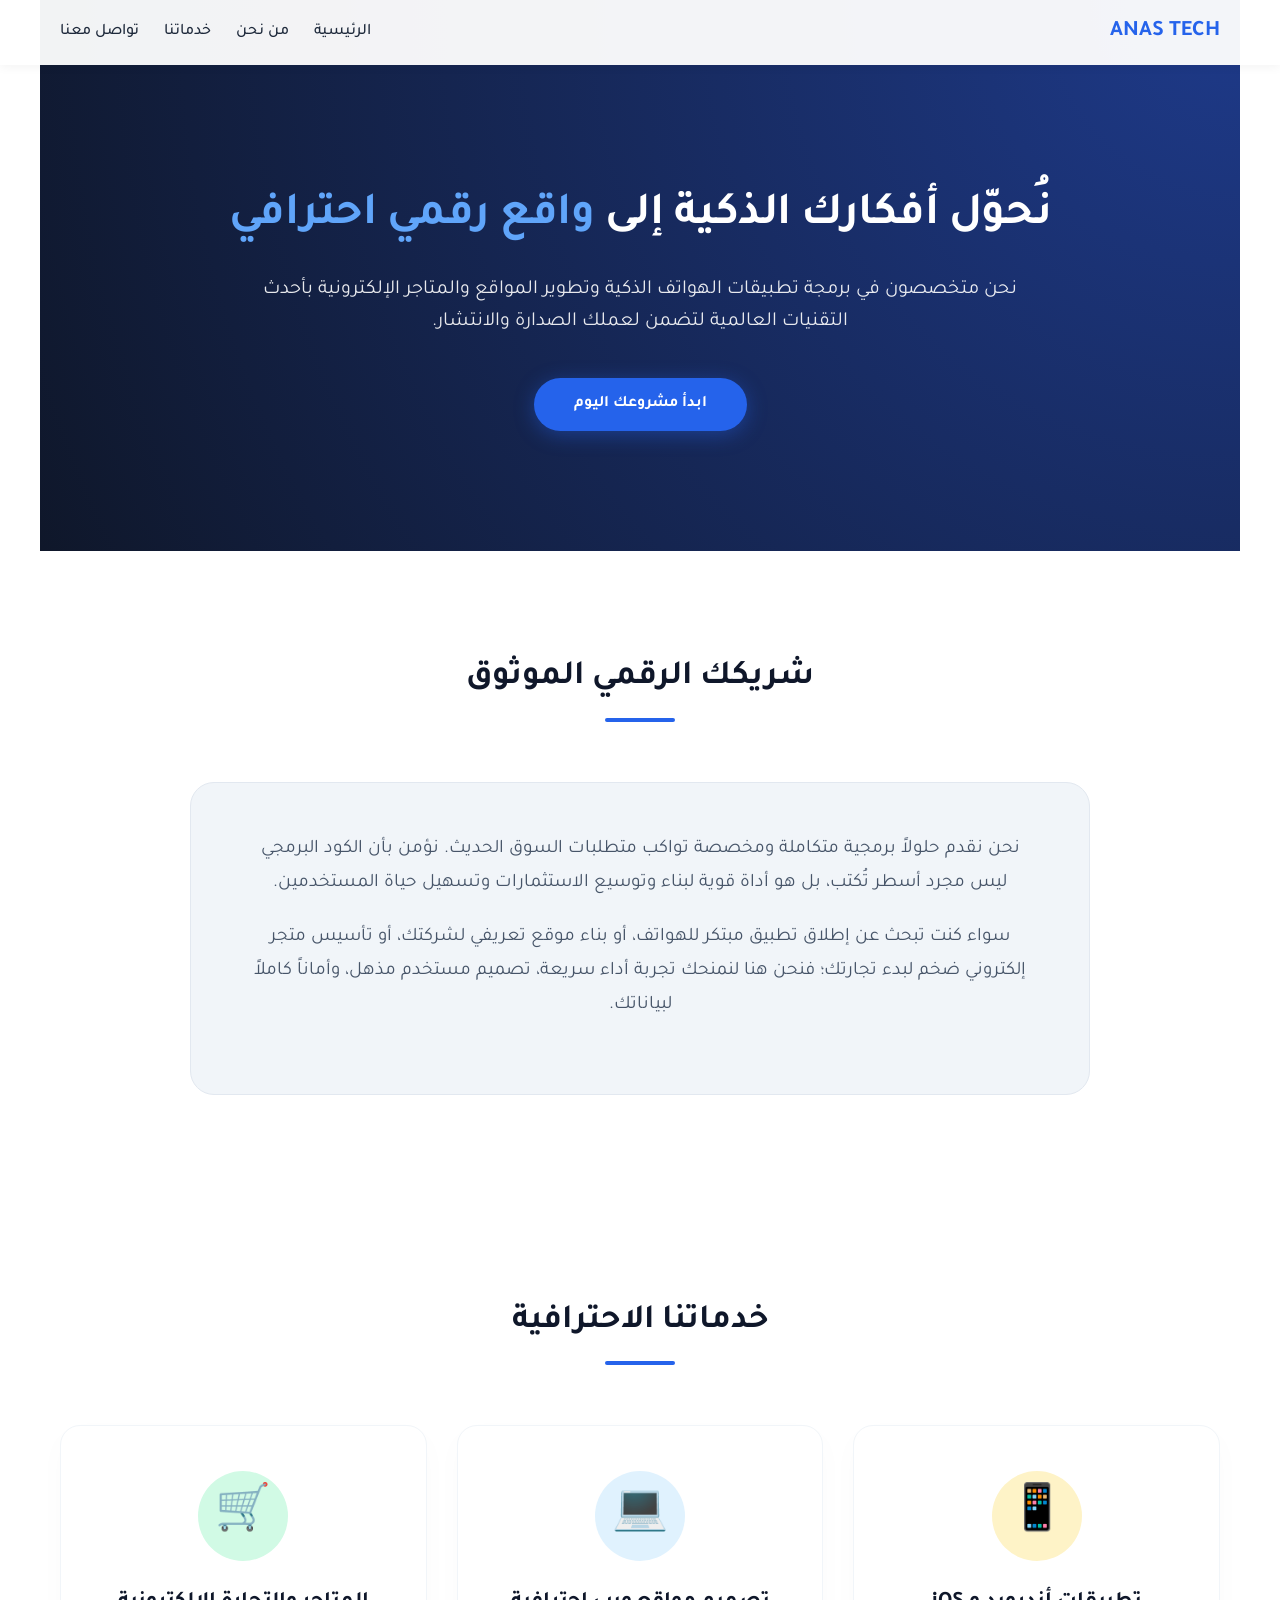
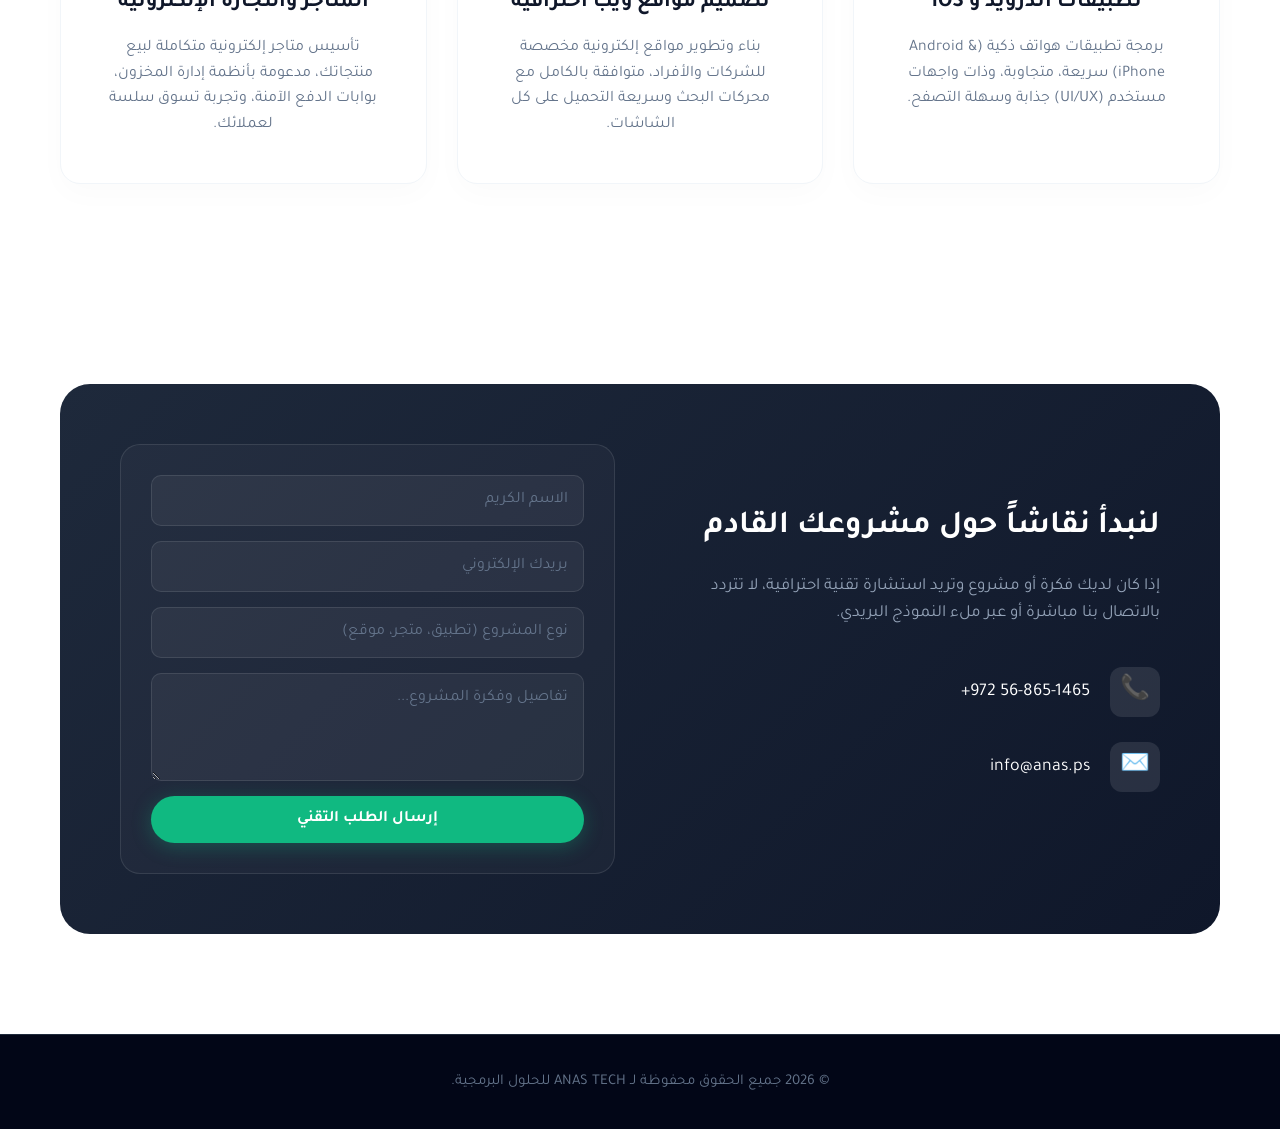
==== index.html @ 2d0ef8fe "Rename gemini-code-1779863567297.html to index.html" ====
<!DOCTYPE html>
<html lang="ar" dir="rtl">
<head>
    <meta charset="UTF-8">
    <meta name="viewport" content="width=device-width, initial-scale=1.0">
    <title>أنس للحلول البرمجية | تصميم مواقع وتطبيقات ومتاجر إلكترونية</title>
    <!-- استيراد خط Tajawal الفخم -->
    <link rel="preconnect" href="https://fonts.googleapis.com">
    <link rel="preconnect" href="https://fonts.gstatic.com" crossorigin>
    <link href="https://fonts.googleapis.com/css2?family=Tajawal:wght@400;500;700&display=swap" rel="stylesheet">
    
    <style>
        :root {
            --primary-color: #0f172a; /* أسود ملكي/نيلي غامق يعكس الطابع البرمجي */
            --secondary-color: #2563eb; /* أزرق تقني حيوي */
            --accent-color: #10b981; /* أخضر مالي/نجاح للمتاجر */
            --text-dark: #1e293b;
            --text-light: #f8fafc;
            --bg-light: #f1f5f9;
        }

        * {
            box-sizing: border-box;
            margin: 0;
            padding: 0;
            font-family: 'Tajawal', sans-serif;
            scroll-behavior: smooth;
        }

        body {
            background-color: #ffffff;
            color: var(--text-dark);
            line-height: 1.6;
        }

        /* القائمة العلوية */
        header {
            background-color: rgba(255, 255, 255, 0.95);
            box-shadow: 0 2px 10px rgba(0,0,0,0.05);
            position: fixed;
            width: 100%;
            top: 0;
            z-index: 1000;
        }

        .nav-container {
            max-width: 1200px;
            margin: 0 auto;
            display: flex;
            justify-content: space-between;
            align-items: center;
            padding: 15px 20px;
        }

        .logo {
            font-size: 22px;
            font-weight: 700;
            color: var(--secondary-color);
        }

        .nav-links {
            list-style: none;
            display: flex;
            gap: 25px;
        }

        .nav-links a {
            text-decoration: none;
            color: var(--text-dark);
            font-weight: 500;
            transition: color 0.3s;
        }

        .nav-links a:hover {
            color: var(--secondary-color);
        }

        /* قسم الهيرو الرئيسي */
        .hero {
            background: radial-gradient(circle at top right, #1e3a8a 0%, #0f172a 100%);
            color: white;
            padding: 180px 20px 120px 20px;
            text-align: center;
            position: relative;
        }

        .hero h1 {
            font-size: 46px;
            margin-bottom: 20px;
            font-weight: 700;
            letter-spacing: -0.5px;
        }

        .hero h1 span {
            color: #60a5fa;
        }

        .hero p {
            font-size: 20px;
            max-width: 800px;
            margin: 0 auto 40px auto;
            opacity: 0.9;
            font-weight: 400;
        }

        .btn {
            display: inline-block;
            background-color: var(--secondary-color);
            color: white;
            padding: 14px 40px;
            border-radius: 50px;
            text-decoration: none;
            font-weight: 700;
            box-shadow: 0 4px 20px rgba(37, 99, 234, 0.4);
            transition: all 0.3s ease;
        }

        .btn:hover {
            transform: translateY(-3px);
            background-color: #1d4ed8;
            box-shadow: 0 6px 25px rgba(37, 99, 234, 0.5);
        }

        /* الأقسام العامة */
        section {
            padding: 100px 20px;
            max-width: 1200px;
            margin: 0 auto;
        }

        .section-title {
            text-align: center;
            font-size: 34px;
            color: var(--primary-color);
            margin-bottom: 60px;
        }

        .section-title::after {
            content: '';
            display: block;
            width: 70px;
            height: 4px;
            background-color: var(--secondary-color);
            margin: 12px auto 0 auto;
            border-radius: 2px;
        }

        /* قسم من نحن */
        .about-box {
            background: var(--bg-light);
            border-radius: 24px;
            padding: 50px;
            text-align: center;
            max-width: 900px;
            margin: 0 auto;
            border: 1px solid #e2e8f0;
        }

        .about-box p {
            font-size: 19px;
            color: #475569;
            margin-bottom: 20px;
            line-height: 1.8;
        }

        /* شبكة الخدمات */
        .services-grid {
            display: grid;
            grid-template-columns: repeat(auto-fit, minmax(320px, 1fr));
            gap: 30px;
        }

        .service-card {
            background: white;
            padding: 45px 35px;
            border-radius: 20px;
            box-shadow: 0 10px 30px rgba(0,0,0,0.02);
            border: 1px solid #f1f5f9;
            text-align: center;
            transition: all 0.3s ease;
        }

        .service-card:hover {
            transform: translateY(-8px);
            box-shadow: 0 15px 35px rgba(15, 23, 42, 0.08);
            border-color: #e2e8f0;
        }

        .service-icon {
            font-size: 45px;
            margin-bottom: 25px;
            display: inline-block;
            background: #eff6ff;
            width: 90px;
            height: 90px;
            line-height: 90px;
            border-radius: 50px;
        }

        .service-card h3 {
            font-size: 22px;
            margin-bottom: 15px;
            color: var(--primary-color);
        }

        .service-card p {
            color: #64748b;
            font-size: 16px;
        }

        /* قسم الاتصال */
        .contact-wrapper {
            background: linear-gradient(135deg, #1e293b 0%, #0f172a 100%);
            color: white;
            border-radius: 30px;
            padding: 60px;
            display: grid;
            grid-template-columns: 1fr 1fr;
            gap: 50px;
            align-items: center;
        }

        .contact-info h2 {
            font-size: 32px;
            margin-bottom: 20px;
        }

        .contact-info p {
            color: #94a3b8;
            margin-bottom: 40px;
            font-size: 17px;
        }

        .info-item {
            display: flex;
            align-items: center;
            gap: 20px;
            margin-bottom: 25px;
        }

        .info-icon {
            font-size: 24px;
            background: rgba(255,255,255,0.1);
            width: 50px;
            height: 50px;
            display: flex;
            align-items: center;
            justify-content: center;
            border-radius: 12px;
        }

        .info-item a {
            color: white;
            text-decoration: none;
            font-size: 18px;
            direction: ltr;
            transition: color 0.3s;
        }

        .info-item a:hover {
            color: #60a5fa;
        }

        .contact-form {
            display: flex;
            flex-direction: column;
            gap: 15px;
            background: rgba(255, 255, 255, 0.03);
            padding: 30px;
            border-radius: 20px;
            border: 1px solid rgba(255,255,255,0.1);
        }

        .form-input {
            padding: 15px;
            border: 1px solid rgba(255,255,255,0.1);
            background: rgba(255,255,255,0.05);
            border-radius: 10px;
            font-size: 16px;
            color: white;
            font-family: inherit;
        }

        .form-input::placeholder {
            color: #64748b;
        }

        .form-input:focus {
            outline: none;
            border-color: var(--secondary-color);
            background: rgba(255,255,255,0.08);
        }

        /* التذييل */
        footer {
            background-color: #020617;
            color: #64748b;
            text-align: center;
            padding: 35px;
            font-size: 15px;
            border-top: 1px solid #1e293b;
        }

        /* التوافق مع الهواتف */
        @media (max-width: 968px) {
            .contact-wrapper {
                grid-template-columns: 1fr;
                padding: 40px 20px;
                gap: 30px;
            }
        }

        @media (max-width: 768px) {
            .nav-links {
                display: none;
            }
            .hero h1 {
                font-size: 32px;
            }
            .hero p {
                font-size: 16px;
            }
            .about-box {
                padding: 30px 20px;
            }
            .about-box p {
                font-size: 16px;
            }
        }
    </style>
</head>
<body>

    <!-- القائمة العلوية -->
    <header>
        <div class="nav-container">
            <div class="logo">ANAS TECH</div>
            <ul class="nav-links">
                <li><a href="#hero">الرئيسية</a></li>
                <li><a href="#about">من نحن</a></li>
                <li><a href="#services">خدماتنا</a></li>
                <li><a href="#contact">تواصل معنا</a></li>
            </ul>
        </div>
    </header>

    <!-- القسم الرئيسي (Hero Section) -->
    <section id="hero" class="hero">
        <h1>نُحوّل أفكارك الذكية إلى <span>واقع رقمي احترافي</span></h1>
        <p>نحن متخصصون في برمجة تطبيقات الهواتف الذكية وتطوير المواقع والمتاجر الإلكترونية بأحدث التقنيات العالمية لتضمن لعملك الصدارة والانتشار.</p>
        <a href="#contact" class="btn">ابدأ مشروعك اليوم</a>
    </section>

    <!-- قسم من نحن -->
    <section id="about">
        <h2 class="section-title">شريكك الرقمي الموثوق</h2>
        <div class="about-box">
            <p>نحن نقدم حلولاً برمجية متكاملة ومخصصة تواكب متطلبات السوق الحديث. نؤمن بأن الكود البرمجي ليس مجرد أسطر تُكتب، بل هو أداة قوية لبناء وتوسيع الاستثمارات وتسهيل حياة المستخدمين.</p>
            <p>سواء كنت تبحث عن إطلاق تطبيق مبتكر للهواتف، أو بناء موقع تعريفي لشركتك، أو تأسيس متجر إلكتروني ضخم لبدء تجارتك؛ فنحن هنا لنمنحك تجربة أداء سريعة، تصميم مستخدم مذهل، وأماناً كاملاً لبياناتك.</p>
        </div>
    </section>

    <!-- قسم الخدمات -->
    <section id="services">
        <h2 class="section-title">خدماتنا الاحترافية</h2>
        <div class="services-grid">
            
            <!-- الخدمة الأولى -->
            <div class="service-card">
                <div class="service-icon" style="background: #fef3c7; color: #d97706;">📱</div>
                <h3>تطبيقات أندرويد و iOS</h3>
                <p>برمجة تطبيقات هواتف ذكية (Android & iPhone) سريعة، متجاوبة، وذات واجهات مستخدم (UI/UX) جذابة وسهلة التصفح.</p>
            </div>

            <!-- الخدمة الثانية -->
            <div class="service-card">
                <div class="service-icon" style="background: #e0f2fe; color: #0284c7;">💻</div>
                <h3>تصميم مواقع ويب احترافية</h3>
                <p>بناء وتطوير مواقع إلكترونية مخصصة للشركات والأفراد، متوافقة بالكامل مع محركات البحث وسريعة التحميل على كل الشاشات.</p>
            </div>

            <!-- الخدمة الثالثة -->
            <div class="service-card">
                <div class="service-icon" style="background: #d1fae5; color: #059669;">🛒</div>
                <h3>المتاجر والتجارة الإلكترونية</h3>
                <p>تأسيس متاجر إلكترونية متكاملة لبيع منتجاتك، مدعومة بأنظمة إدارة المخزون، بوابات الدفع الآمنة، وتجربة تسوق سلسة لعملائك.</p>
            </div>

        </div>
    </section>

    <!-- قسم التواصل الشامل -->
    <section id="contact">
        <div class="contact-wrapper">
            
            <!-- معلومات الاتصال المباشر -->
            <div class="contact-info">
                <h2>لنبدأ نقاشاً حول مشروعك القادم</h2>
                <p>إذا كان لديك فكرة أو مشروع وتريد استشارة تقنية احترافية، لا تتردد بالاتصال بنا مباشرة أو عبر ملء النموذج البريدي.</p>
                
                <div class="info-item">
                    <div class="info-icon">📞</div>
                    <a href="tel:00972568651465">+972 56-865-1465</a>
                </div>
                
                <div class="info-item">
                    <div class="info-icon">✉️</div>
                    <a href="mailto:info@anas.ps">info@anas.ps</a>
                </div>
            </div>

            <!-- نموذج المراسلة -->
            <form class="contact-form" action="#" method="POST">
                <input type="text" class="form-input" placeholder="الاسم الكريم" required>
                <input type="email" class="form-input" placeholder="بريدك الإلكتروني" required>
                <input type="text" class="form-input" placeholder="نوع المشروع (تطبيق، متجر، موقع)" required>
                <textarea class="form-input" rows="4" placeholder="تفاصيل وفكرة المشروع..." required></textarea>
                <button type="submit" class="btn" style="border: none; cursor: pointer; font-size: 16px; background-color: var(--accent-color); box-shadow: 0 4px 20px rgba(16, 185, 129, 0.3);">إرسال الطلب التقني</button>
            </form>

        </div>
    </section>

    <!-- التذييل -->
    <footer>
        <p>&copy; 2026 جميع الحقوق محفوظة لـ ANAS TECH للحلول البرمجية.</p>
    </footer>

</body>
</html>
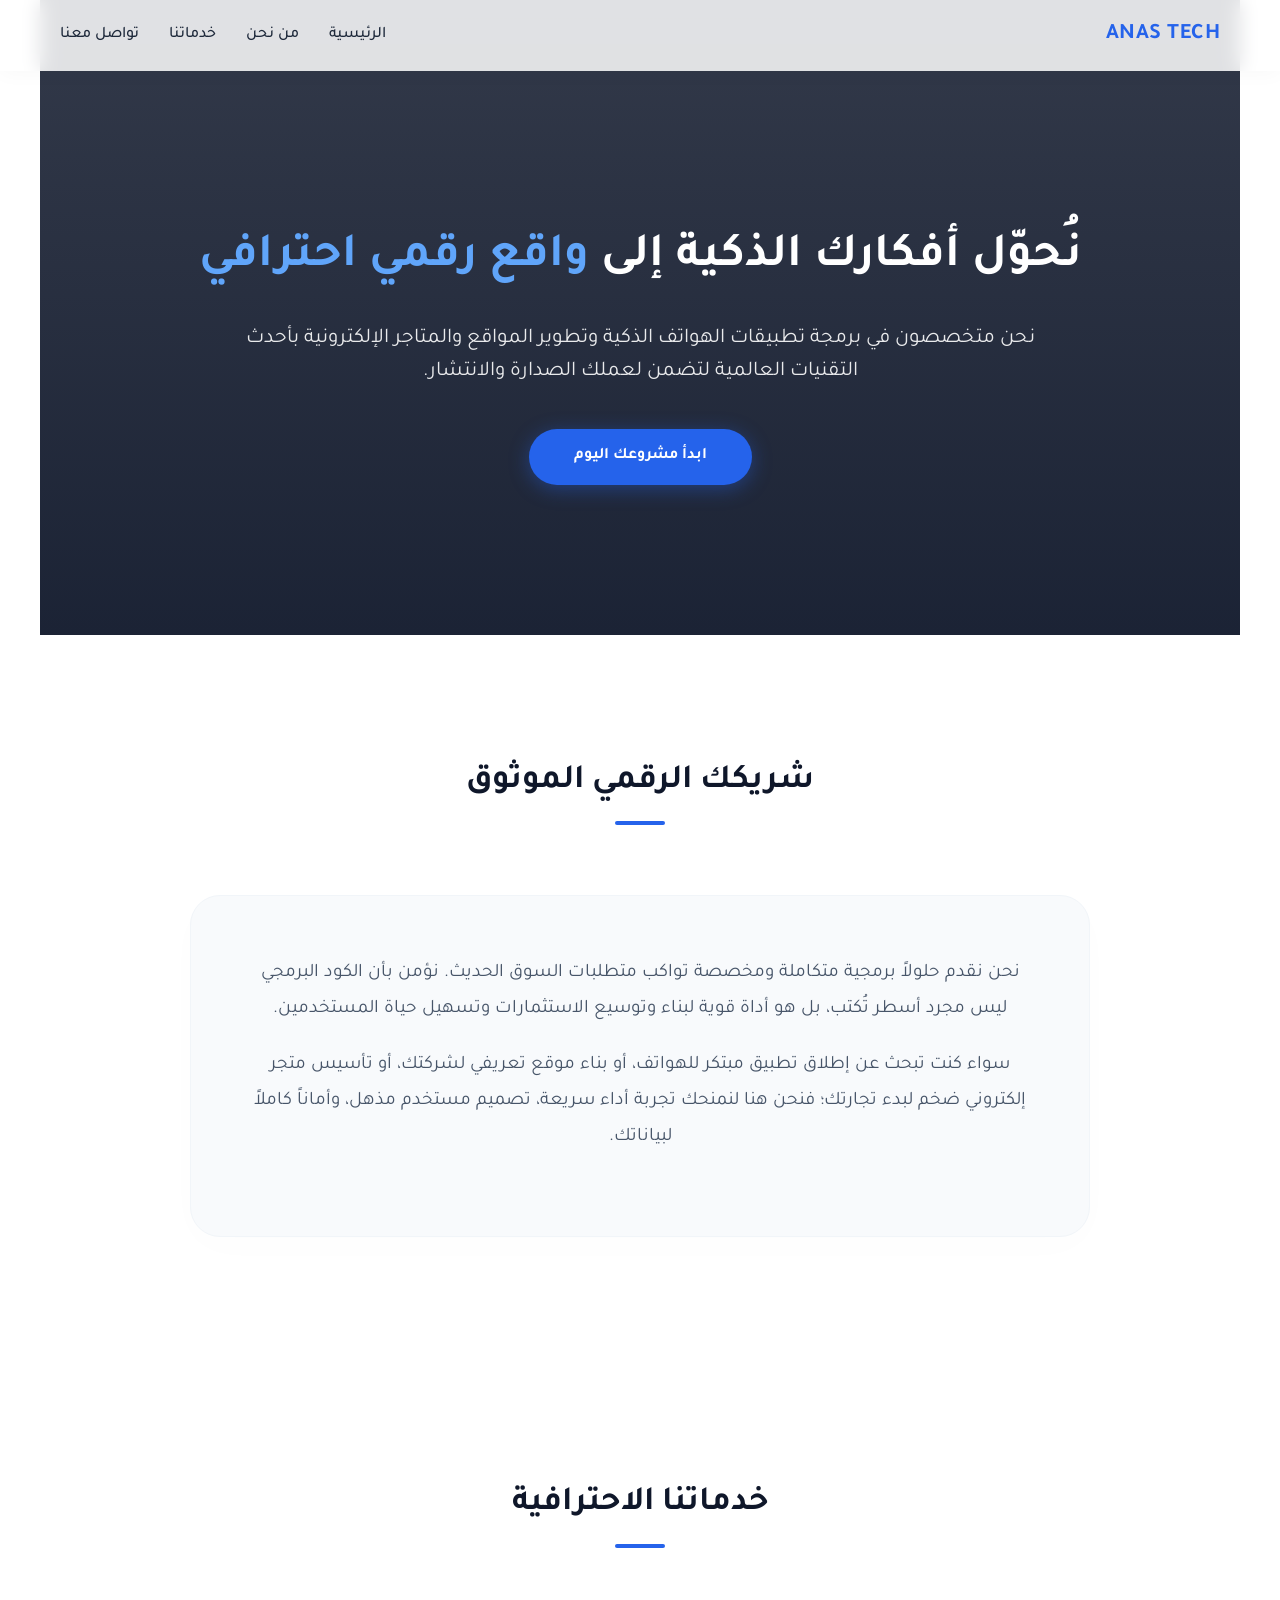
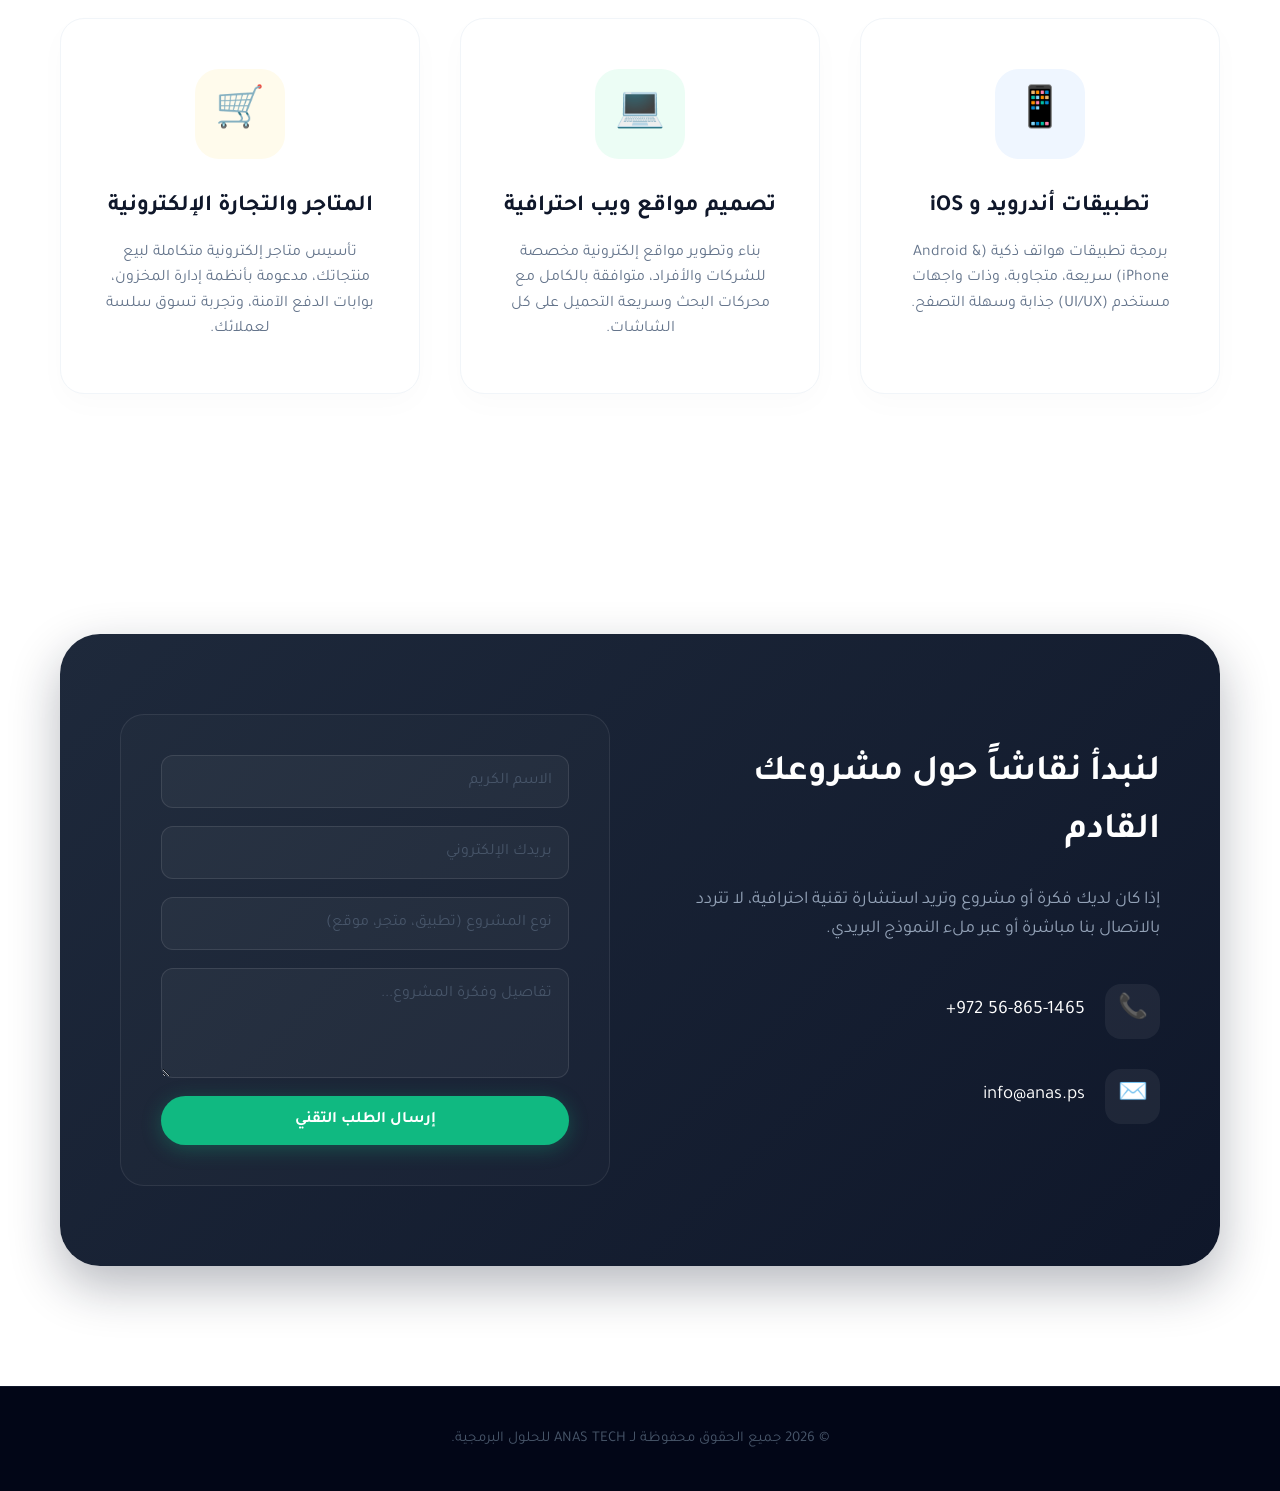
==== commit fca79e86: "Refactor index.html for design enhancements Updated styles and layout for improved design and respon" ====
--- a/index.html
+++ b/index.html
@@ -4,19 +4,35 @@
     <meta charset="UTF-8">
     <meta name="viewport" content="width=device-width, initial-scale=1.0">
     <title>أنس للحلول البرمجية | تصميم مواقع وتطبيقات ومتاجر إلكترونية</title>
-    <!-- استيراد خط Tajawal الفخم -->
     <link rel="preconnect" href="https://fonts.googleapis.com">
     <link rel="preconnect" href="https://fonts.gstatic.com" crossorigin>
     <link href="https://fonts.googleapis.com/css2?family=Tajawal:wght@400;500;700&display=swap" rel="stylesheet">
     
     <style>
         :root {
-            --primary-color: #0f172a; /* أسود ملكي/نيلي غامق يعكس الطابع البرمجي */
-            --secondary-color: #2563eb; /* أزرق تقني حيوي */
-            --accent-color: #10b981; /* أخضر مالي/نجاح للمتاجر */
+            --primary-color: #0f172a; 
+            --secondary-color: #2563eb; 
+            --accent-color: #10b981; 
             --text-dark: #1e293b;
             --text-light: #f8fafc;
-            --bg-light: #f1f5f9;
+            --bg-light: #f8fafc;
+        }
+
+        /* حركات الأنيميشن المخصصة */
+        @keyframes fadeInUp {
+            from {
+                opacity: 0;
+                transform: translateY(30px);
+            }
+            to {
+                opacity: 1;
+                transform: translateY(0);
+            }
+        }
+
+        @keyframes fadeIn {
+            from { opacity: 0; }
+            to { opacity: 1; }
         }
 
         * {
@@ -31,16 +47,19 @@
             background-color: #ffffff;
             color: var(--text-dark);
             line-height: 1.6;
+            overflow-x: hidden;
         }
 
         /* القائمة العلوية */
         header {
-            background-color: rgba(255, 255, 255, 0.95);
-            box-shadow: 0 2px 10px rgba(0,0,0,0.05);
+            background-color: rgba(255, 255, 255, 0.85);
+            backdrop-filter: blur(10px); /* تأثير زجاجي عصري */
+            box-shadow: 0 2px 20px rgba(0,0,0,0.03);
             position: fixed;
             width: 100%;
             top: 0;
             z-index: 1000;
+            animation: fadeIn 1s ease-out;
         }
 
         .nav-container {
@@ -49,46 +68,67 @@
             display: flex;
             justify-content: space-between;
             align-items: center;
-            padding: 15px 20px;
+            padding: 18px 20px;
         }
 
         .logo {
             font-size: 22px;
             font-weight: 700;
             color: var(--secondary-color);
+            letter-spacing: 0.5px;
         }
 
         .nav-links {
             list-style: none;
             display: flex;
-            gap: 25px;
+            gap: 30px;
         }
 
         .nav-links a {
             text-decoration: none;
             color: var(--text-dark);
             font-weight: 500;
-            transition: color 0.3s;
+            transition: all 0.3s ease;
+            position: relative;
+        }
+
+        .nav-links a::after {
+            content: '';
+            position: absolute;
+            width: 0;
+            height: 2px;
+            bottom: -5px;
+            right: 0;
+            background-color: var(--secondary-color);
+            transition: width 0.3s ease;
+        }
+
+        .nav-links a:hover::after {
+            width: 100%;
         }
 
         .nav-links a:hover {
             color: var(--secondary-color);
         }
 
-        /* قسم الهيرو الرئيسي */
+        /* قسم الهيرو الرئيسي مع صورة الخلفية والحركة */
         .hero {
-            background: radial-gradient(circle at top right, #1e3a8a 0%, #0f172a 100%);
+            background: linear-gradient(to bottom, rgba(15, 23, 42, 0.85), rgba(15, 23, 42, 0.95)), 
+                        url('http://googleusercontent.com/image_generation_content/0') no-repeat center center/cover;
             color: white;
-            padding: 180px 20px 120px 20px;
+            padding: 220px 20px 150px 20px;
             text-align: center;
             position: relative;
         }
 
+        .hero-content {
+            animation: fadeInUp 1s ease-out forwards;
+        }
+
         .hero h1 {
-            font-size: 46px;
-            margin-bottom: 20px;
+            font-size: 48px;
+            margin-bottom: 25px;
             font-weight: 700;
-            letter-spacing: -0.5px;
         }
 
         .hero h1 span {
@@ -96,34 +136,33 @@
         }
 
         .hero p {
-            font-size: 20px;
+            font-size: 21px;
             max-width: 800px;
             margin: 0 auto 40px auto;
             opacity: 0.9;
-            font-weight: 400;
         }
 
         .btn {
             display: inline-block;
             background-color: var(--secondary-color);
             color: white;
-            padding: 14px 40px;
+            padding: 15px 45px;
             border-radius: 50px;
             text-decoration: none;
             font-weight: 700;
             box-shadow: 0 4px 20px rgba(37, 99, 234, 0.4);
-            transition: all 0.3s ease;
+            transition: all 0.4s cubic-bezier(0.175, 0.885, 0.32, 1.275);
         }
 
         .btn:hover {
-            transform: translateY(-3px);
+            transform: scale(1.05);
             background-color: #1d4ed8;
-            box-shadow: 0 6px 25px rgba(37, 99, 234, 0.5);
+            box-shadow: 0 10px 30px rgba(37, 99, 234, 0.6);
         }
 
         /* الأقسام العامة */
         section {
-            padding: 100px 20px;
+            padding: 120px 20px;
             max-width: 1200px;
             margin: 0 auto;
         }
@@ -132,73 +171,89 @@
             text-align: center;
             font-size: 34px;
             color: var(--primary-color);
-            margin-bottom: 60px;
+            margin-bottom: 70px;
         }
 
         .section-title::after {
             content: '';
             display: block;
-            width: 70px;
+            width: 50px;
             height: 4px;
             background-color: var(--secondary-color);
             margin: 12px auto 0 auto;
             border-radius: 2px;
+            transition: width 0.3s ease;
+        }
+
+        section:hover .section-title::after {
+            width: 90px; /* حركة خفيفة للخط عند التفاعل مع القسم */
         }
 
         /* قسم من نحن */
         .about-box {
             background: var(--bg-light);
-            border-radius: 24px;
-            padding: 50px;
+            border-radius: 30px;
+            padding: 60px;
             text-align: center;
             max-width: 900px;
             margin: 0 auto;
-            border: 1px solid #e2e8f0;
+            border: 1px solid #f1f5f9;
+            box-shadow: 0 10px 40px rgba(0,0,0,0.01);
+            transition: transform 0.3s ease;
+        }
+
+        .about-box:hover {
+            transform: translateY(-3px);
         }
 
         .about-box p {
             font-size: 19px;
             color: #475569;
             margin-bottom: 20px;
-            line-height: 1.8;
+            line-height: 1.9;
         }
 
         /* شبكة الخدمات */
         .services-grid {
             display: grid;
             grid-template-columns: repeat(auto-fit, minmax(320px, 1fr));
-            gap: 30px;
+            gap: 40px;
         }
 
         .service-card {
             background: white;
-            padding: 45px 35px;
-            border-radius: 20px;
-            box-shadow: 0 10px 30px rgba(0,0,0,0.02);
+            padding: 50px 35px;
+            border-radius: 24px;
+            box-shadow: 0 10px 30px rgba(15, 23, 42, 0.02);
             border: 1px solid #f1f5f9;
             text-align: center;
-            transition: all 0.3s ease;
+            transition: all 0.4s cubic-bezier(0.165, 0.84, 0.44, 1);
         }
 
         .service-card:hover {
-            transform: translateY(-8px);
-            box-shadow: 0 15px 35px rgba(15, 23, 42, 0.08);
+            transform: translateY(-12px);
+            box-shadow: 0 20px 40px rgba(15, 23, 42, 0.08);
             border-color: #e2e8f0;
         }
 
         .service-icon {
-            font-size: 45px;
-            margin-bottom: 25px;
+            font-size: 40px;
+            margin-bottom: 30px;
             display: inline-block;
-            background: #eff6ff;
+            background: #f1f5f9;
             width: 90px;
             height: 90px;
             line-height: 90px;
-            border-radius: 50px;
+            border-radius: 24px;
+            transition: all 0.4s ease;
+        }
+
+        .service-card:hover .service-icon {
+            transform: rotate(10deg) scale(1.1);
         }
 
         .service-card h3 {
-            font-size: 22px;
+            font-size: 23px;
             margin-bottom: 15px;
             color: var(--primary-color);
         }
@@ -212,47 +267,54 @@
         .contact-wrapper {
             background: linear-gradient(135deg, #1e293b 0%, #0f172a 100%);
             color: white;
-            border-radius: 30px;
-            padding: 60px;
+            border-radius: 40px;
+            padding: 80px 60px;
             display: grid;
             grid-template-columns: 1fr 1fr;
-            gap: 50px;
+            gap: 60px;
             align-items: center;
+            box-shadow: 0 20px 50px rgba(15, 23, 42, 0.3);
         }
 
         .contact-info h2 {
-            font-size: 32px;
-            margin-bottom: 20px;
+            font-size: 36px;
+            margin-bottom: 25px;
         }
 
         .contact-info p {
             color: #94a3b8;
             margin-bottom: 40px;
-            font-size: 17px;
+            font-size: 18px;
         }
 
         .info-item {
             display: flex;
             align-items: center;
             gap: 20px;
-            margin-bottom: 25px;
+            margin-bottom: 30px;
         }
 
         .info-icon {
             font-size: 24px;
-            background: rgba(255,255,255,0.1);
-            width: 50px;
-            height: 50px;
+            background: rgba(255,255,255,0.06);
+            width: 55px;
+            height: 55px;
             display: flex;
             align-items: center;
             justify-content: center;
-            border-radius: 12px;
+            border-radius: 16px;
+            transition: all 0.3s ease;
+        }
+
+        .info-item:hover .info-icon {
+            background: var(--secondary-color);
+            transform: scale(1.05);
         }
 
         .info-item a {
             color: white;
             text-decoration: none;
-            font-size: 18px;
+            font-size: 19px;
             direction: ltr;
             transition: color 0.3s;
         }
@@ -264,49 +326,51 @@
         .contact-form {
             display: flex;
             flex-direction: column;
-            gap: 15px;
-            background: rgba(255, 255, 255, 0.03);
-            padding: 30px;
-            border-radius: 20px;
+            gap: 18px;
+            background: rgba(255, 255, 255, 0.02);
+            padding: 40px;
+            border-radius: 24px;
+            border: 1px solid rgba(255,255,255,0.08);
+        }
+
+        .form-input {
+            padding: 16px;
             border: 1px solid rgba(255,255,255,0.1);
-        }
-
-        .form-input {
-            padding: 15px;
-            border: 1px solid rgba(255,255,255,0.1);
-            background: rgba(255,255,255,0.05);
-            border-radius: 10px;
+            background: rgba(255,255,255,0.04);
+            border-radius: 12px;
             font-size: 16px;
             color: white;
             font-family: inherit;
+            transition: all 0.3s ease;
         }
 
         .form-input::placeholder {
-            color: #64748b;
+            color: #475569;
         }
 
         .form-input:focus {
             outline: none;
             border-color: var(--secondary-color);
             background: rgba(255,255,255,0.08);
+            box-shadow: 0 0 15px rgba(37, 99, 234, 0.2);
         }
 
         /* التذييل */
         footer {
             background-color: #020617;
-            color: #64748b;
+            color: #475569;
             text-align: center;
-            padding: 35px;
+            padding: 40px;
             font-size: 15px;
-            border-top: 1px solid #1e293b;
-        }
-
-        /* التوافق مع الهواتف */
+            border-top: 1px solid #0f172a;
+        }
+
+        /* التوافق مع الشاشات */
         @media (max-width: 968px) {
             .contact-wrapper {
                 grid-template-columns: 1fr;
-                padding: 40px 20px;
-                gap: 30px;
+                padding: 50px 30px;
+                gap: 40px;
             }
         }
 
@@ -315,23 +379,22 @@
                 display: none;
             }
             .hero h1 {
-                font-size: 32px;
+                font-size: 34px;
             }
             .hero p {
-                font-size: 16px;
+                font-size: 17px;
             }
             .about-box {
-                padding: 30px 20px;
-            }
-            .about-box p {
-                font-size: 16px;
+                padding: 40px 20px;
+            }
+            .service-card {
+                padding: 40px 25px;
             }
         }
     </style>
 </head>
 <body>
 
-    <!-- القائمة العلوية -->
     <header>
         <div class="nav-container">
             <div class="logo">ANAS TECH</div>
@@ -344,14 +407,14 @@
         </div>
     </header>
 
-    <!-- القسم الرئيسي (Hero Section) -->
     <section id="hero" class="hero">
-        <h1>نُحوّل أفكارك الذكية إلى <span>واقع رقمي احترافي</span></h1>
-        <p>نحن متخصصون في برمجة تطبيقات الهواتف الذكية وتطوير المواقع والمتاجر الإلكترونية بأحدث التقنيات العالمية لتضمن لعملك الصدارة والانتشار.</p>
-        <a href="#contact" class="btn">ابدأ مشروعك اليوم</a>
+        <div class="hero-content">
+            <h1>نُحوّل أفكارك الذكية إلى <span>واقع رقمي احترافي</span></h1>
+            <p>نحن متخصصون في برمجة تطبيقات الهواتف الذكية وتطوير المواقع والمتاجر الإلكترونية بأحدث التقنيات العالمية لتضمن لعملك الصدارة والانتشار.</p>
+            <a href="#contact" class="btn">ابدأ مشروعك اليوم</a>
+        </div>
     </section>
 
-    <!-- قسم من نحن -->
     <section id="about">
         <h2 class="section-title">شريكك الرقمي الموثوق</h2>
         <div class="about-box">
@@ -360,28 +423,24 @@
         </div>
     </section>
 
-    <!-- قسم الخدمات -->
     <section id="services">
         <h2 class="section-title">خدماتنا الاحترافية</h2>
         <div class="services-grid">
             
-            <!-- الخدمة الأولى -->
             <div class="service-card">
-                <div class="service-icon" style="background: #fef3c7; color: #d97706;">📱</div>
+                <div class="service-icon" style="background: #eff6ff; color: #2563eb;">📱</div>
                 <h3>تطبيقات أندرويد و iOS</h3>
                 <p>برمجة تطبيقات هواتف ذكية (Android & iPhone) سريعة، متجاوبة، وذات واجهات مستخدم (UI/UX) جذابة وسهلة التصفح.</p>
             </div>
 
-            <!-- الخدمة الثانية -->
             <div class="service-card">
-                <div class="service-icon" style="background: #e0f2fe; color: #0284c7;">💻</div>
+                <div class="service-icon" style="background: #ecfdf5; color: #10b981;">💻</div>
                 <h3>تصميم مواقع ويب احترافية</h3>
                 <p>بناء وتطوير مواقع إلكترونية مخصصة للشركات والأفراد، متوافقة بالكامل مع محركات البحث وسريعة التحميل على كل الشاشات.</p>
             </div>
 
-            <!-- الخدمة الثالثة -->
             <div class="service-card">
-                <div class="service-icon" style="background: #d1fae5; color: #059669;">🛒</div>
+                <div class="service-icon" style="background: #fffbec; color: #f59e0b;">🛒</div>
                 <h3>المتاجر والتجارة الإلكترونية</h3>
                 <p>تأسيس متاجر إلكترونية متكاملة لبيع منتجاتك، مدعومة بأنظمة إدارة المخزون، بوابات الدفع الآمنة، وتجربة تسوق سلسة لعملائك.</p>
             </div>
@@ -389,11 +448,9 @@
         </div>
     </section>
 
-    <!-- قسم التواصل الشامل -->
     <section id="contact">
         <div class="contact-wrapper">
             
-            <!-- معلومات الاتصال المباشر -->
             <div class="contact-info">
                 <h2>لنبدأ نقاشاً حول مشروعك القادم</h2>
                 <p>إذا كان لديك فكرة أو مشروع وتريد استشارة تقنية احترافية، لا تتردد بالاتصال بنا مباشرة أو عبر ملء النموذج البريدي.</p>
@@ -409,7 +466,6 @@
                 </div>
             </div>
 
-            <!-- نموذج المراسلة -->
             <form class="contact-form" action="#" method="POST">
                 <input type="text" class="form-input" placeholder="الاسم الكريم" required>
                 <input type="email" class="form-input" placeholder="بريدك الإلكتروني" required>
@@ -421,7 +477,6 @@
         </div>
     </section>
 
-    <!-- التذييل -->
     <footer>
         <p>&copy; 2026 جميع الحقوق محفوظة لـ ANAS TECH للحلول البرمجية.</p>
     </footer>
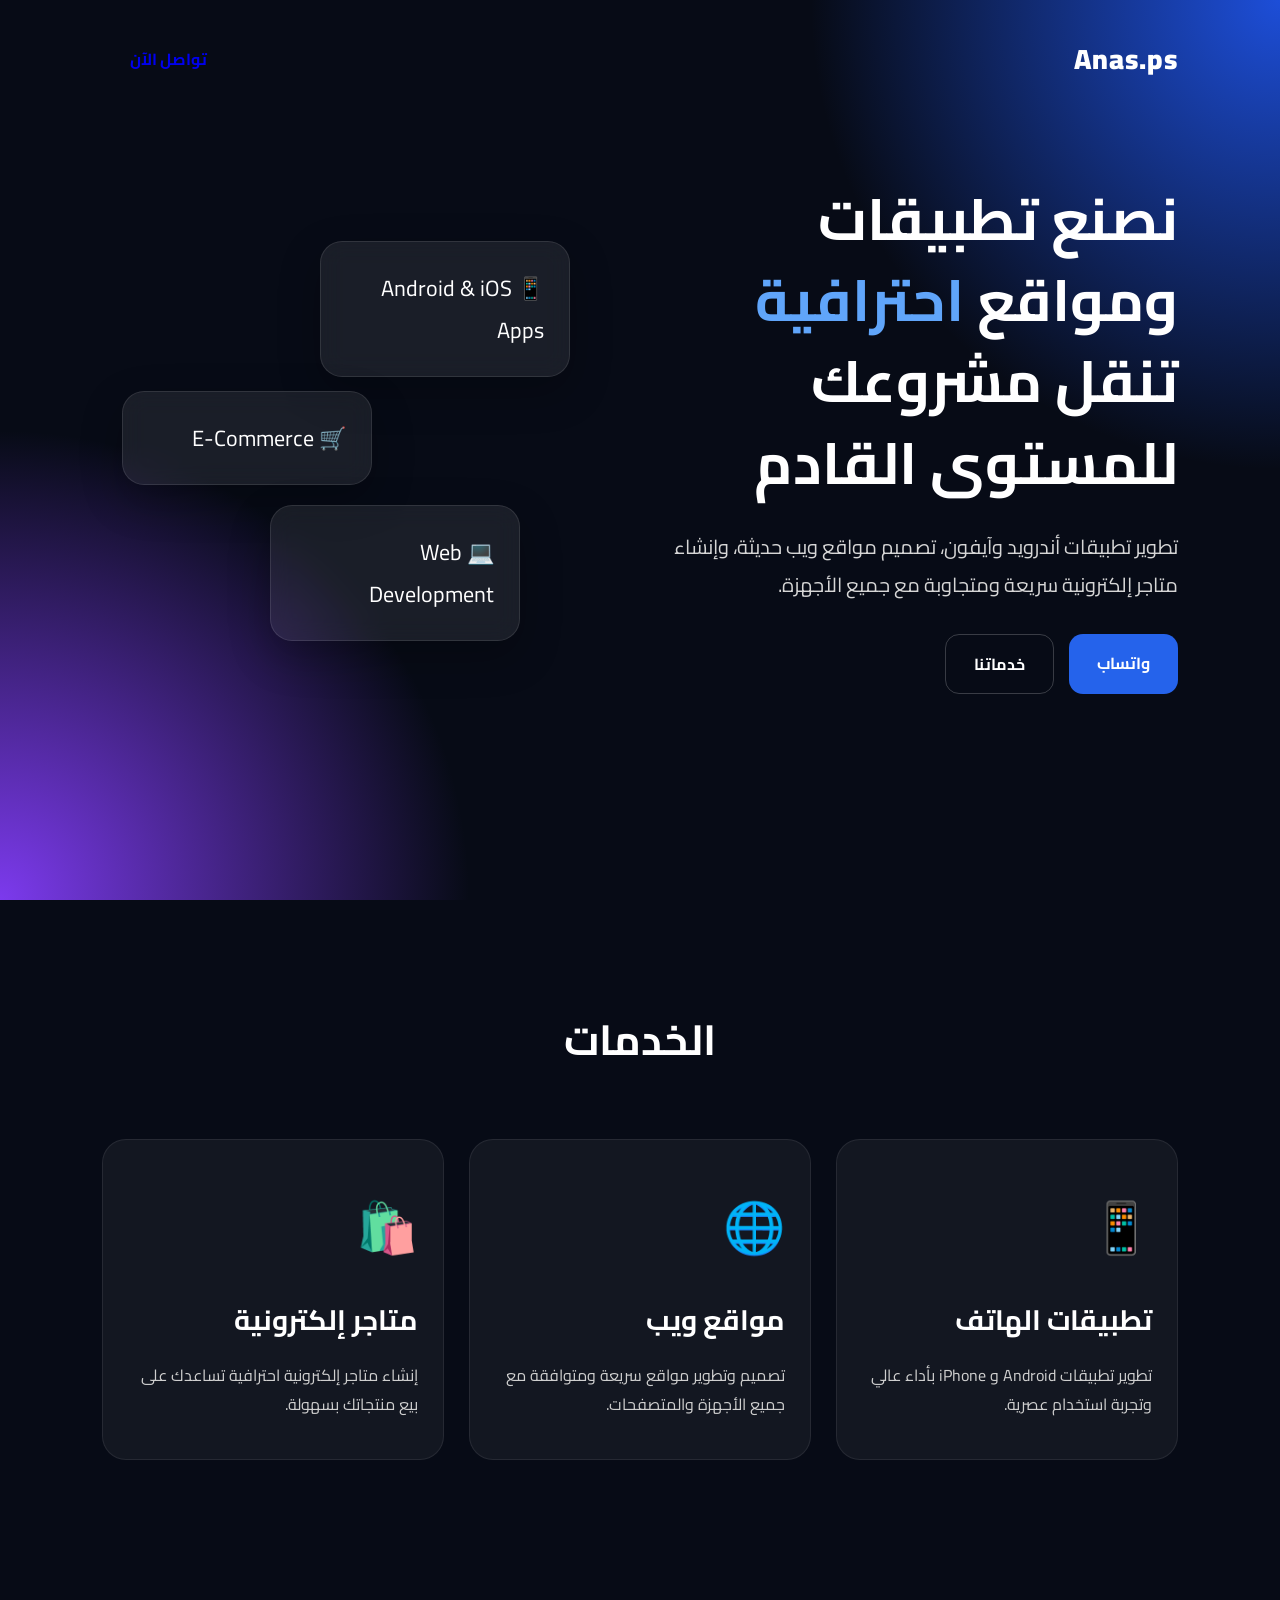
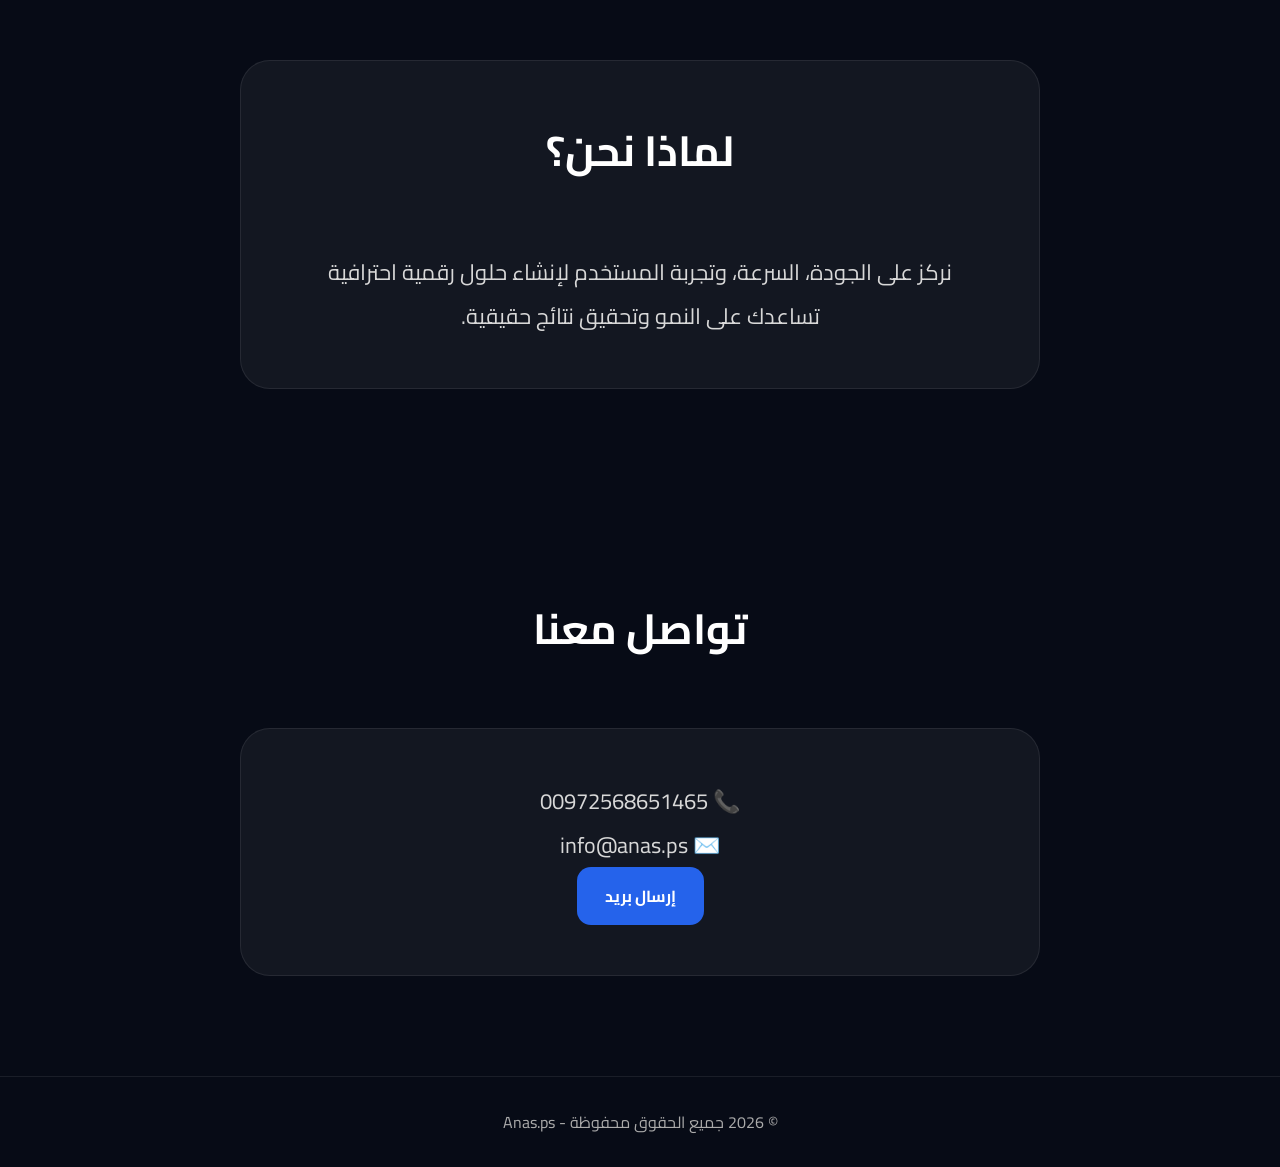
==== commit 5fadc2ab: "Add files via upload" ====
--- a/index.html
+++ b/index.html
@@ -1,485 +1,93 @@
+
 <!DOCTYPE html>
 <html lang="ar" dir="rtl">
 <head>
-    <meta charset="UTF-8">
-    <meta name="viewport" content="width=device-width, initial-scale=1.0">
-    <title>أنس للحلول البرمجية | تصميم مواقع وتطبيقات ومتاجر إلكترونية</title>
-    <link rel="preconnect" href="https://fonts.googleapis.com">
-    <link rel="preconnect" href="https://fonts.gstatic.com" crossorigin>
-    <link href="https://fonts.googleapis.com/css2?family=Tajawal:wght@400;500;700&display=swap" rel="stylesheet">
-    
-    <style>
-        :root {
-            --primary-color: #0f172a; 
-            --secondary-color: #2563eb; 
-            --accent-color: #10b981; 
-            --text-dark: #1e293b;
-            --text-light: #f8fafc;
-            --bg-light: #f8fafc;
-        }
-
-        /* حركات الأنيميشن المخصصة */
-        @keyframes fadeInUp {
-            from {
-                opacity: 0;
-                transform: translateY(30px);
-            }
-            to {
-                opacity: 1;
-                transform: translateY(0);
-            }
-        }
-
-        @keyframes fadeIn {
-            from { opacity: 0; }
-            to { opacity: 1; }
-        }
-
-        * {
-            box-sizing: border-box;
-            margin: 0;
-            padding: 0;
-            font-family: 'Tajawal', sans-serif;
-            scroll-behavior: smooth;
-        }
-
-        body {
-            background-color: #ffffff;
-            color: var(--text-dark);
-            line-height: 1.6;
-            overflow-x: hidden;
-        }
-
-        /* القائمة العلوية */
-        header {
-            background-color: rgba(255, 255, 255, 0.85);
-            backdrop-filter: blur(10px); /* تأثير زجاجي عصري */
-            box-shadow: 0 2px 20px rgba(0,0,0,0.03);
-            position: fixed;
-            width: 100%;
-            top: 0;
-            z-index: 1000;
-            animation: fadeIn 1s ease-out;
-        }
-
-        .nav-container {
-            max-width: 1200px;
-            margin: 0 auto;
-            display: flex;
-            justify-content: space-between;
-            align-items: center;
-            padding: 18px 20px;
-        }
-
-        .logo {
-            font-size: 22px;
-            font-weight: 700;
-            color: var(--secondary-color);
-            letter-spacing: 0.5px;
-        }
-
-        .nav-links {
-            list-style: none;
-            display: flex;
-            gap: 30px;
-        }
-
-        .nav-links a {
-            text-decoration: none;
-            color: var(--text-dark);
-            font-weight: 500;
-            transition: all 0.3s ease;
-            position: relative;
-        }
-
-        .nav-links a::after {
-            content: '';
-            position: absolute;
-            width: 0;
-            height: 2px;
-            bottom: -5px;
-            right: 0;
-            background-color: var(--secondary-color);
-            transition: width 0.3s ease;
-        }
-
-        .nav-links a:hover::after {
-            width: 100%;
-        }
-
-        .nav-links a:hover {
-            color: var(--secondary-color);
-        }
-
-        /* قسم الهيرو الرئيسي مع صورة الخلفية والحركة */
-        .hero {
-            background: linear-gradient(to bottom, rgba(15, 23, 42, 0.85), rgba(15, 23, 42, 0.95)), 
-                        url('http://googleusercontent.com/image_generation_content/0') no-repeat center center/cover;
-            color: white;
-            padding: 220px 20px 150px 20px;
-            text-align: center;
-            position: relative;
-        }
-
-        .hero-content {
-            animation: fadeInUp 1s ease-out forwards;
-        }
-
-        .hero h1 {
-            font-size: 48px;
-            margin-bottom: 25px;
-            font-weight: 700;
-        }
-
-        .hero h1 span {
-            color: #60a5fa;
-        }
-
-        .hero p {
-            font-size: 21px;
-            max-width: 800px;
-            margin: 0 auto 40px auto;
-            opacity: 0.9;
-        }
-
-        .btn {
-            display: inline-block;
-            background-color: var(--secondary-color);
-            color: white;
-            padding: 15px 45px;
-            border-radius: 50px;
-            text-decoration: none;
-            font-weight: 700;
-            box-shadow: 0 4px 20px rgba(37, 99, 234, 0.4);
-            transition: all 0.4s cubic-bezier(0.175, 0.885, 0.32, 1.275);
-        }
-
-        .btn:hover {
-            transform: scale(1.05);
-            background-color: #1d4ed8;
-            box-shadow: 0 10px 30px rgba(37, 99, 234, 0.6);
-        }
-
-        /* الأقسام العامة */
-        section {
-            padding: 120px 20px;
-            max-width: 1200px;
-            margin: 0 auto;
-        }
-
-        .section-title {
-            text-align: center;
-            font-size: 34px;
-            color: var(--primary-color);
-            margin-bottom: 70px;
-        }
-
-        .section-title::after {
-            content: '';
-            display: block;
-            width: 50px;
-            height: 4px;
-            background-color: var(--secondary-color);
-            margin: 12px auto 0 auto;
-            border-radius: 2px;
-            transition: width 0.3s ease;
-        }
-
-        section:hover .section-title::after {
-            width: 90px; /* حركة خفيفة للخط عند التفاعل مع القسم */
-        }
-
-        /* قسم من نحن */
-        .about-box {
-            background: var(--bg-light);
-            border-radius: 30px;
-            padding: 60px;
-            text-align: center;
-            max-width: 900px;
-            margin: 0 auto;
-            border: 1px solid #f1f5f9;
-            box-shadow: 0 10px 40px rgba(0,0,0,0.01);
-            transition: transform 0.3s ease;
-        }
-
-        .about-box:hover {
-            transform: translateY(-3px);
-        }
-
-        .about-box p {
-            font-size: 19px;
-            color: #475569;
-            margin-bottom: 20px;
-            line-height: 1.9;
-        }
-
-        /* شبكة الخدمات */
-        .services-grid {
-            display: grid;
-            grid-template-columns: repeat(auto-fit, minmax(320px, 1fr));
-            gap: 40px;
-        }
-
-        .service-card {
-            background: white;
-            padding: 50px 35px;
-            border-radius: 24px;
-            box-shadow: 0 10px 30px rgba(15, 23, 42, 0.02);
-            border: 1px solid #f1f5f9;
-            text-align: center;
-            transition: all 0.4s cubic-bezier(0.165, 0.84, 0.44, 1);
-        }
-
-        .service-card:hover {
-            transform: translateY(-12px);
-            box-shadow: 0 20px 40px rgba(15, 23, 42, 0.08);
-            border-color: #e2e8f0;
-        }
-
-        .service-icon {
-            font-size: 40px;
-            margin-bottom: 30px;
-            display: inline-block;
-            background: #f1f5f9;
-            width: 90px;
-            height: 90px;
-            line-height: 90px;
-            border-radius: 24px;
-            transition: all 0.4s ease;
-        }
-
-        .service-card:hover .service-icon {
-            transform: rotate(10deg) scale(1.1);
-        }
-
-        .service-card h3 {
-            font-size: 23px;
-            margin-bottom: 15px;
-            color: var(--primary-color);
-        }
-
-        .service-card p {
-            color: #64748b;
-            font-size: 16px;
-        }
-
-        /* قسم الاتصال */
-        .contact-wrapper {
-            background: linear-gradient(135deg, #1e293b 0%, #0f172a 100%);
-            color: white;
-            border-radius: 40px;
-            padding: 80px 60px;
-            display: grid;
-            grid-template-columns: 1fr 1fr;
-            gap: 60px;
-            align-items: center;
-            box-shadow: 0 20px 50px rgba(15, 23, 42, 0.3);
-        }
-
-        .contact-info h2 {
-            font-size: 36px;
-            margin-bottom: 25px;
-        }
-
-        .contact-info p {
-            color: #94a3b8;
-            margin-bottom: 40px;
-            font-size: 18px;
-        }
-
-        .info-item {
-            display: flex;
-            align-items: center;
-            gap: 20px;
-            margin-bottom: 30px;
-        }
-
-        .info-icon {
-            font-size: 24px;
-            background: rgba(255,255,255,0.06);
-            width: 55px;
-            height: 55px;
-            display: flex;
-            align-items: center;
-            justify-content: center;
-            border-radius: 16px;
-            transition: all 0.3s ease;
-        }
-
-        .info-item:hover .info-icon {
-            background: var(--secondary-color);
-            transform: scale(1.05);
-        }
-
-        .info-item a {
-            color: white;
-            text-decoration: none;
-            font-size: 19px;
-            direction: ltr;
-            transition: color 0.3s;
-        }
-
-        .info-item a:hover {
-            color: #60a5fa;
-        }
-
-        .contact-form {
-            display: flex;
-            flex-direction: column;
-            gap: 18px;
-            background: rgba(255, 255, 255, 0.02);
-            padding: 40px;
-            border-radius: 24px;
-            border: 1px solid rgba(255,255,255,0.08);
-        }
-
-        .form-input {
-            padding: 16px;
-            border: 1px solid rgba(255,255,255,0.1);
-            background: rgba(255,255,255,0.04);
-            border-radius: 12px;
-            font-size: 16px;
-            color: white;
-            font-family: inherit;
-            transition: all 0.3s ease;
-        }
-
-        .form-input::placeholder {
-            color: #475569;
-        }
-
-        .form-input:focus {
-            outline: none;
-            border-color: var(--secondary-color);
-            background: rgba(255,255,255,0.08);
-            box-shadow: 0 0 15px rgba(37, 99, 234, 0.2);
-        }
-
-        /* التذييل */
-        footer {
-            background-color: #020617;
-            color: #475569;
-            text-align: center;
-            padding: 40px;
-            font-size: 15px;
-            border-top: 1px solid #0f172a;
-        }
-
-        /* التوافق مع الشاشات */
-        @media (max-width: 968px) {
-            .contact-wrapper {
-                grid-template-columns: 1fr;
-                padding: 50px 30px;
-                gap: 40px;
-            }
-        }
-
-        @media (max-width: 768px) {
-            .nav-links {
-                display: none;
-            }
-            .hero h1 {
-                font-size: 34px;
-            }
-            .hero p {
-                font-size: 17px;
-            }
-            .about-box {
-                padding: 40px 20px;
-            }
-            .service-card {
-                padding: 40px 25px;
-            }
-        }
-    </style>
+  <meta charset="UTF-8">
+  <meta name="viewport" content="width=device-width, initial-scale=1.0">
+  <title>Anas.ps | تطوير التطبيقات والمواقع</title>
+  <link rel="preconnect" href="https://fonts.googleapis.com">
+  <link rel="preconnect" href="https://fonts.gstatic.com" crossorigin>
+  <link href="https://fonts.googleapis.com/css2?family=Cairo:wght@300;400;600;700;900&display=swap" rel="stylesheet">
+  <link rel="stylesheet" href="style.css">
 </head>
 <body>
 
-    <header>
-        <div class="nav-container">
-            <div class="logo">ANAS TECH</div>
-            <ul class="nav-links">
-                <li><a href="#hero">الرئيسية</a></li>
-                <li><a href="#about">من نحن</a></li>
-                <li><a href="#services">خدماتنا</a></li>
-                <li><a href="#contact">تواصل معنا</a></li>
-            </ul>
-        </div>
-    </header>
+<header class="hero">
+  <nav>
+    <div class="logo">Anas.ps</div>
+    <a href="#contact" class="btn">تواصل الآن</a>
+  </nav>
 
-    <section id="hero" class="hero">
-        <div class="hero-content">
-            <h1>نُحوّل أفكارك الذكية إلى <span>واقع رقمي احترافي</span></h1>
-            <p>نحن متخصصون في برمجة تطبيقات الهواتف الذكية وتطوير المواقع والمتاجر الإلكترونية بأحدث التقنيات العالمية لتضمن لعملك الصدارة والانتشار.</p>
-            <a href="#contact" class="btn">ابدأ مشروعك اليوم</a>
-        </div>
-    </section>
+  <div class="hero-content">
+    <div class="text">
+      <h1>نصنع تطبيقات ومواقع <span>احترافية</span> تنقل مشروعك للمستوى القادم</h1>
+      <p>
+        تطوير تطبيقات أندرويد وآيفون، تصميم مواقع ويب حديثة، وإنشاء متاجر إلكترونية
+        سريعة ومتجاوبة مع جميع الأجهزة.
+      </p>
 
-    <section id="about">
-        <h2 class="section-title">شريكك الرقمي الموثوق</h2>
-        <div class="about-box">
-            <p>نحن نقدم حلولاً برمجية متكاملة ومخصصة تواكب متطلبات السوق الحديث. نؤمن بأن الكود البرمجي ليس مجرد أسطر تُكتب، بل هو أداة قوية لبناء وتوسيع الاستثمارات وتسهيل حياة المستخدمين.</p>
-            <p>سواء كنت تبحث عن إطلاق تطبيق مبتكر للهواتف، أو بناء موقع تعريفي لشركتك، أو تأسيس متجر إلكتروني ضخم لبدء تجارتك؛ فنحن هنا لنمنحك تجربة أداء سريعة، تصميم مستخدم مذهل، وأماناً كاملاً لبياناتك.</p>
-        </div>
-    </section>
+      <div class="hero-buttons">
+        <a href="https://wa.me/972568651465" target="_blank" class="btn primary">واتساب</a>
+        <a href="#services" class="btn secondary">خدماتنا</a>
+      </div>
+    </div>
 
-    <section id="services">
-        <h2 class="section-title">خدماتنا الاحترافية</h2>
-        <div class="services-grid">
-            
-            <div class="service-card">
-                <div class="service-icon" style="background: #eff6ff; color: #2563eb;">📱</div>
-                <h3>تطبيقات أندرويد و iOS</h3>
-                <p>برمجة تطبيقات هواتف ذكية (Android & iPhone) سريعة، متجاوبة، وذات واجهات مستخدم (UI/UX) جذابة وسهلة التصفح.</p>
-            </div>
+    <div class="hero-image">
+      <div class="floating-card card1">📱 Android & iOS Apps</div>
+      <div class="floating-card card2">🛒 E-Commerce</div>
+      <div class="floating-card card3">💻 Web Development</div>
+    </div>
+  </div>
+</header>
 
-            <div class="service-card">
-                <div class="service-icon" style="background: #ecfdf5; color: #10b981;">💻</div>
-                <h3>تصميم مواقع ويب احترافية</h3>
-                <p>بناء وتطوير مواقع إلكترونية مخصصة للشركات والأفراد، متوافقة بالكامل مع محركات البحث وسريعة التحميل على كل الشاشات.</p>
-            </div>
+<section class="services" id="services">
+  <h2>الخدمات</h2>
 
-            <div class="service-card">
-                <div class="service-icon" style="background: #fffbec; color: #f59e0b;">🛒</div>
-                <h3>المتاجر والتجارة الإلكترونية</h3>
-                <p>تأسيس متاجر إلكترونية متكاملة لبيع منتجاتك، مدعومة بأنظمة إدارة المخزون، بوابات الدفع الآمنة، وتجربة تسوق سلسة لعملائك.</p>
-            </div>
+  <div class="cards">
+    <div class="service-card">
+      <div class="icon">📱</div>
+      <h3>تطبيقات الهاتف</h3>
+      <p>تطوير تطبيقات Android و iPhone بأداء عالي وتجربة استخدام عصرية.</p>
+    </div>
 
-        </div>
-    </section>
+    <div class="service-card">
+      <div class="icon">🌐</div>
+      <h3>مواقع ويب</h3>
+      <p>تصميم وتطوير مواقع سريعة ومتوافقة مع جميع الأجهزة والمتصفحات.</p>
+    </div>
 
-    <section id="contact">
-        <div class="contact-wrapper">
-            
-            <div class="contact-info">
-                <h2>لنبدأ نقاشاً حول مشروعك القادم</h2>
-                <p>إذا كان لديك فكرة أو مشروع وتريد استشارة تقنية احترافية، لا تتردد بالاتصال بنا مباشرة أو عبر ملء النموذج البريدي.</p>
-                
-                <div class="info-item">
-                    <div class="info-icon">📞</div>
-                    <a href="tel:00972568651465">+972 56-865-1465</a>
-                </div>
-                
-                <div class="info-item">
-                    <div class="info-icon">✉️</div>
-                    <a href="mailto:info@anas.ps">info@anas.ps</a>
-                </div>
-            </div>
+    <div class="service-card">
+      <div class="icon">🛍️</div>
+      <h3>متاجر إلكترونية</h3>
+      <p>إنشاء متاجر إلكترونية احترافية تساعدك على بيع منتجاتك بسهولة.</p>
+    </div>
+  </div>
+</section>
 
-            <form class="contact-form" action="#" method="POST">
-                <input type="text" class="form-input" placeholder="الاسم الكريم" required>
-                <input type="email" class="form-input" placeholder="بريدك الإلكتروني" required>
-                <input type="text" class="form-input" placeholder="نوع المشروع (تطبيق، متجر، موقع)" required>
-                <textarea class="form-input" rows="4" placeholder="تفاصيل وفكرة المشروع..." required></textarea>
-                <button type="submit" class="btn" style="border: none; cursor: pointer; font-size: 16px; background-color: var(--accent-color); box-shadow: 0 4px 20px rgba(16, 185, 129, 0.3);">إرسال الطلب التقني</button>
-            </form>
+<section class="about">
+  <div class="about-box">
+    <h2>لماذا نحن؟</h2>
+    <p>
+      نركز على الجودة، السرعة، وتجربة المستخدم لإنشاء حلول رقمية احترافية
+      تساعدك على النمو وتحقيق نتائج حقيقية.
+    </p>
+  </div>
+</section>
 
-        </div>
-    </section>
+<section class="contact" id="contact">
+  <h2>تواصل معنا</h2>
 
-    <footer>
-        <p>&copy; 2026 جميع الحقوق محفوظة لـ ANAS TECH للحلول البرمجية.</p>
-    </footer>
+  <div class="contact-box">
+    <p>📞 00972568651465</p>
+    <p>✉️ info@anas.ps</p>
+    <a href="mailto:info@anas.ps" class="btn primary">إرسال بريد</a>
+  </div>
+</section>
 
+<footer>
+  <p>© 2026 جميع الحقوق محفوظة - Anas.ps</p>
+</footer>
+
+<script src="script.js"></script>
 </body>
 </html>
--- a/style.css
+++ b/style.css
@@ -0,0 +1,248 @@
+
+*{
+  margin:0;
+  padding:0;
+  box-sizing:border-box;
+}
+
+body{
+  font-family:'Cairo', sans-serif;
+  background:#070b16;
+  color:white;
+  overflow-x:hidden;
+}
+
+.hero{
+  min-height:100vh;
+  padding:30px 8%;
+  background:
+    radial-gradient(circle at top right,#1d4ed8 0%,transparent 30%),
+    radial-gradient(circle at bottom left,#7c3aed 0%,transparent 30%),
+    #070b16;
+}
+
+nav{
+  display:flex;
+  justify-content:space-between;
+  align-items:center;
+}
+
+.logo{
+  font-size:28px;
+  font-weight:900;
+  letter-spacing:1px;
+}
+
+.hero-content{
+  display:flex;
+  align-items:center;
+  justify-content:space-between;
+  gap:60px;
+  margin-top:90px;
+  flex-wrap:wrap;
+}
+
+.text{
+  flex:1;
+  min-width:300px;
+}
+
+.text h1{
+  font-size:58px;
+  line-height:1.4;
+  margin-bottom:25px;
+}
+
+.text h1 span{
+  color:#60a5fa;
+}
+
+.text p{
+  font-size:20px;
+  line-height:1.9;
+  color:#d6d6d6;
+  margin-bottom:30px;
+}
+
+.hero-buttons{
+  display:flex;
+  gap:15px;
+  flex-wrap:wrap;
+}
+
+.btn{
+  text-decoration:none;
+  padding:14px 28px;
+  border-radius:14px;
+  font-weight:700;
+  transition:0.3s;
+  display:inline-block;
+}
+
+.primary{
+  background:#2563eb;
+  color:white;
+}
+
+.primary:hover{
+  transform:translateY(-4px);
+  box-shadow:0 10px 30px rgba(37,99,235,.4);
+}
+
+.secondary{
+  border:1px solid rgba(255,255,255,.2);
+  color:white;
+}
+
+.secondary:hover{
+  background:white;
+  color:black;
+}
+
+.hero-image{
+  flex:1;
+  min-width:300px;
+  position:relative;
+  height:450px;
+}
+
+.floating-card{
+  position:absolute;
+  background:rgba(255,255,255,.08);
+  border:1px solid rgba(255,255,255,.1);
+  backdrop-filter:blur(12px);
+  padding:25px;
+  border-radius:22px;
+  width:250px;
+  font-size:22px;
+  animation:float 6s ease-in-out infinite;
+  box-shadow:0 15px 40px rgba(0,0,0,.25);
+}
+
+.card1{
+  top:30px;
+  right:40px;
+}
+
+.card2{
+  top:180px;
+  left:20px;
+  animation-delay:1s;
+}
+
+.card3{
+  bottom:20px;
+  right:90px;
+  animation-delay:2s;
+}
+
+@keyframes float{
+  0%,100%{
+    transform:translateY(0px);
+  }
+  50%{
+    transform:translateY(-20px);
+  }
+}
+
+section{
+  padding:100px 8%;
+}
+
+.services h2,
+.contact h2,
+.about h2{
+  text-align:center;
+  font-size:42px;
+  margin-bottom:60px;
+}
+
+.cards{
+  display:grid;
+  grid-template-columns:repeat(auto-fit,minmax(250px,1fr));
+  gap:25px;
+}
+
+.service-card{
+  background:rgba(255,255,255,.05);
+  border:1px solid rgba(255,255,255,.08);
+  padding:40px 25px;
+  border-radius:24px;
+  transition:.4s;
+}
+
+.service-card:hover{
+  transform:translateY(-10px);
+  background:rgba(255,255,255,.08);
+}
+
+.icon{
+  font-size:50px;
+  margin-bottom:20px;
+}
+
+.service-card h3{
+  margin-bottom:15px;
+  font-size:28px;
+}
+
+.service-card p{
+  color:#cfcfcf;
+  line-height:1.8;
+}
+
+.about-box,
+.contact-box{
+  max-width:800px;
+  margin:auto;
+  background:rgba(255,255,255,.05);
+  padding:50px;
+  border-radius:30px;
+  border:1px solid rgba(255,255,255,.08);
+  text-align:center;
+}
+
+.about-box p,
+.contact-box p{
+  font-size:22px;
+  line-height:2;
+  color:#d8d8d8;
+}
+
+footer{
+  text-align:center;
+  padding:30px;
+  color:#aaa;
+  border-top:1px solid rgba(255,255,255,.08);
+}
+
+.hidden{
+  opacity:0;
+  transform:translateY(30px);
+  transition:1s;
+}
+
+.show{
+  opacity:1;
+  transform:translateY(0);
+}
+
+@media(max-width:900px){
+
+  .text h1{
+    font-size:42px;
+  }
+
+  .hero-content{
+    flex-direction:column;
+  }
+
+  .hero-image{
+    height:350px;
+  }
+
+  .floating-card{
+    width:210px;
+    font-size:18px;
+  }
+}
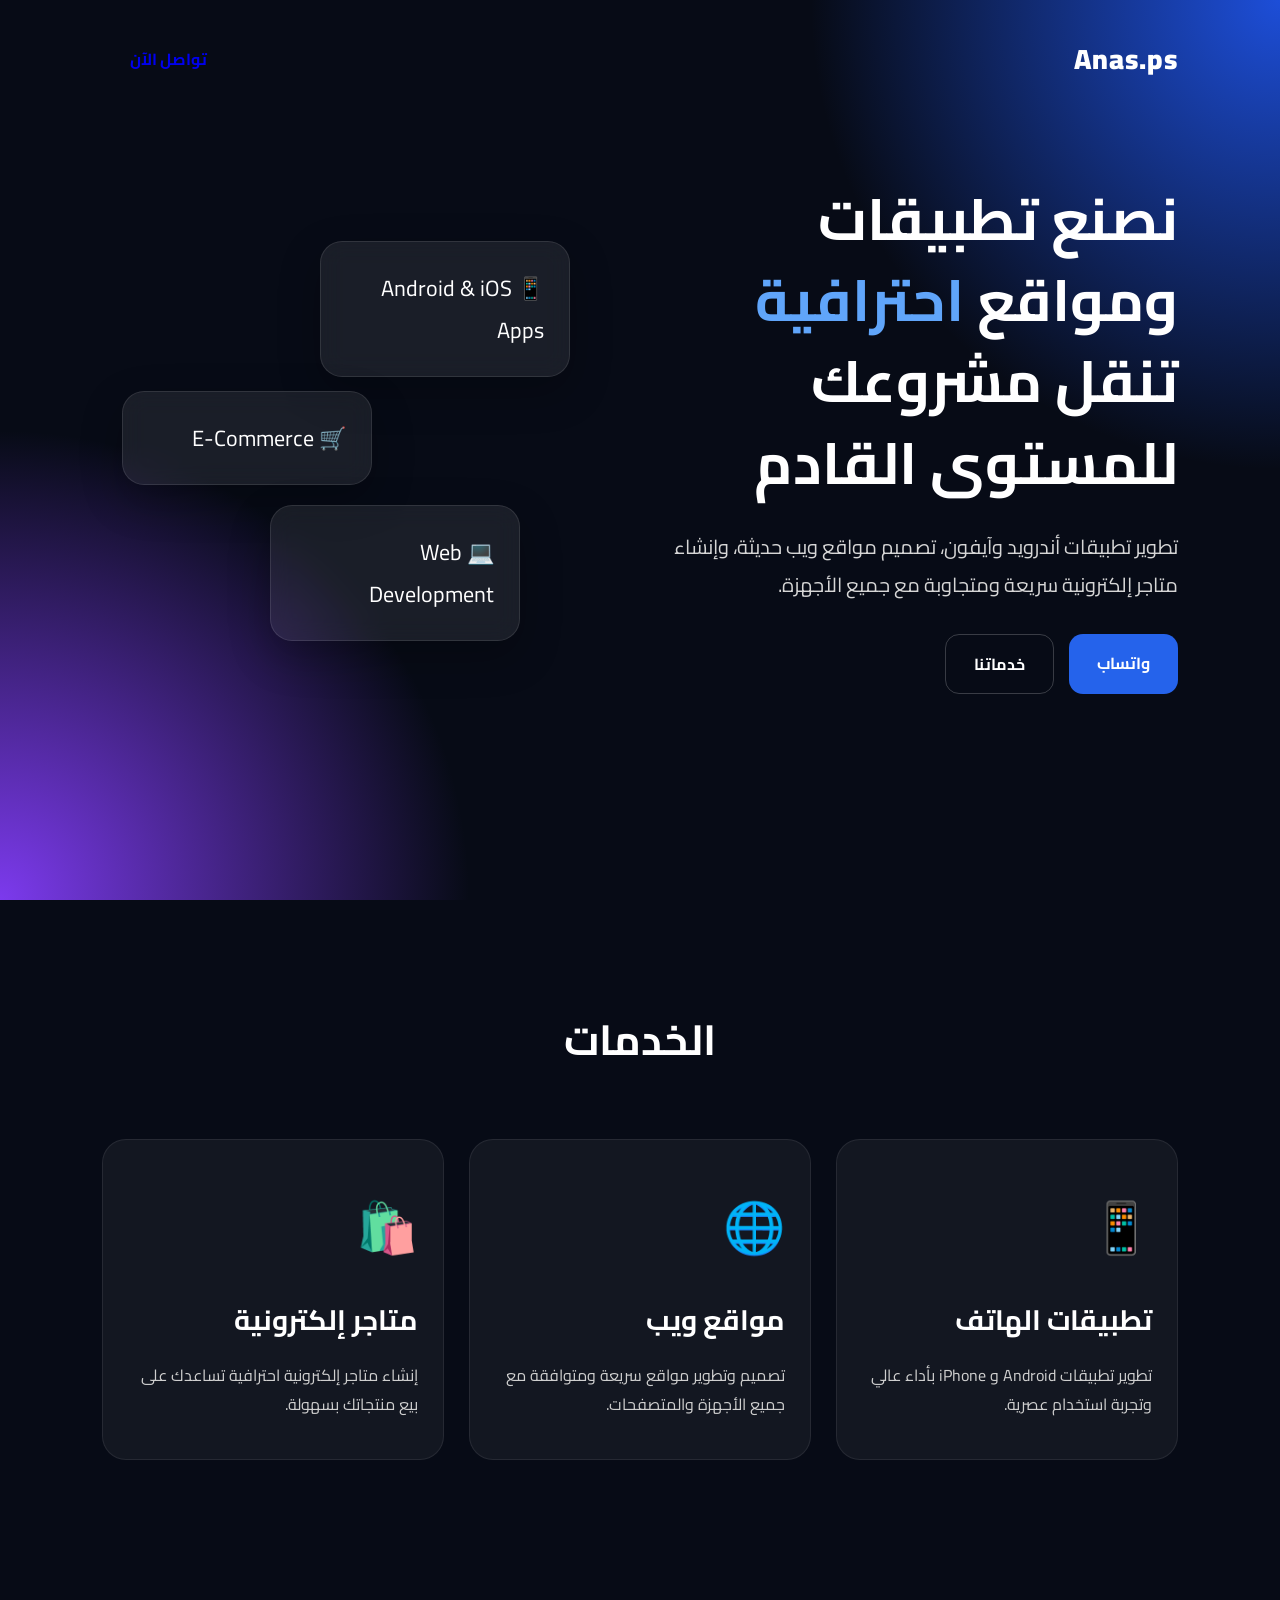
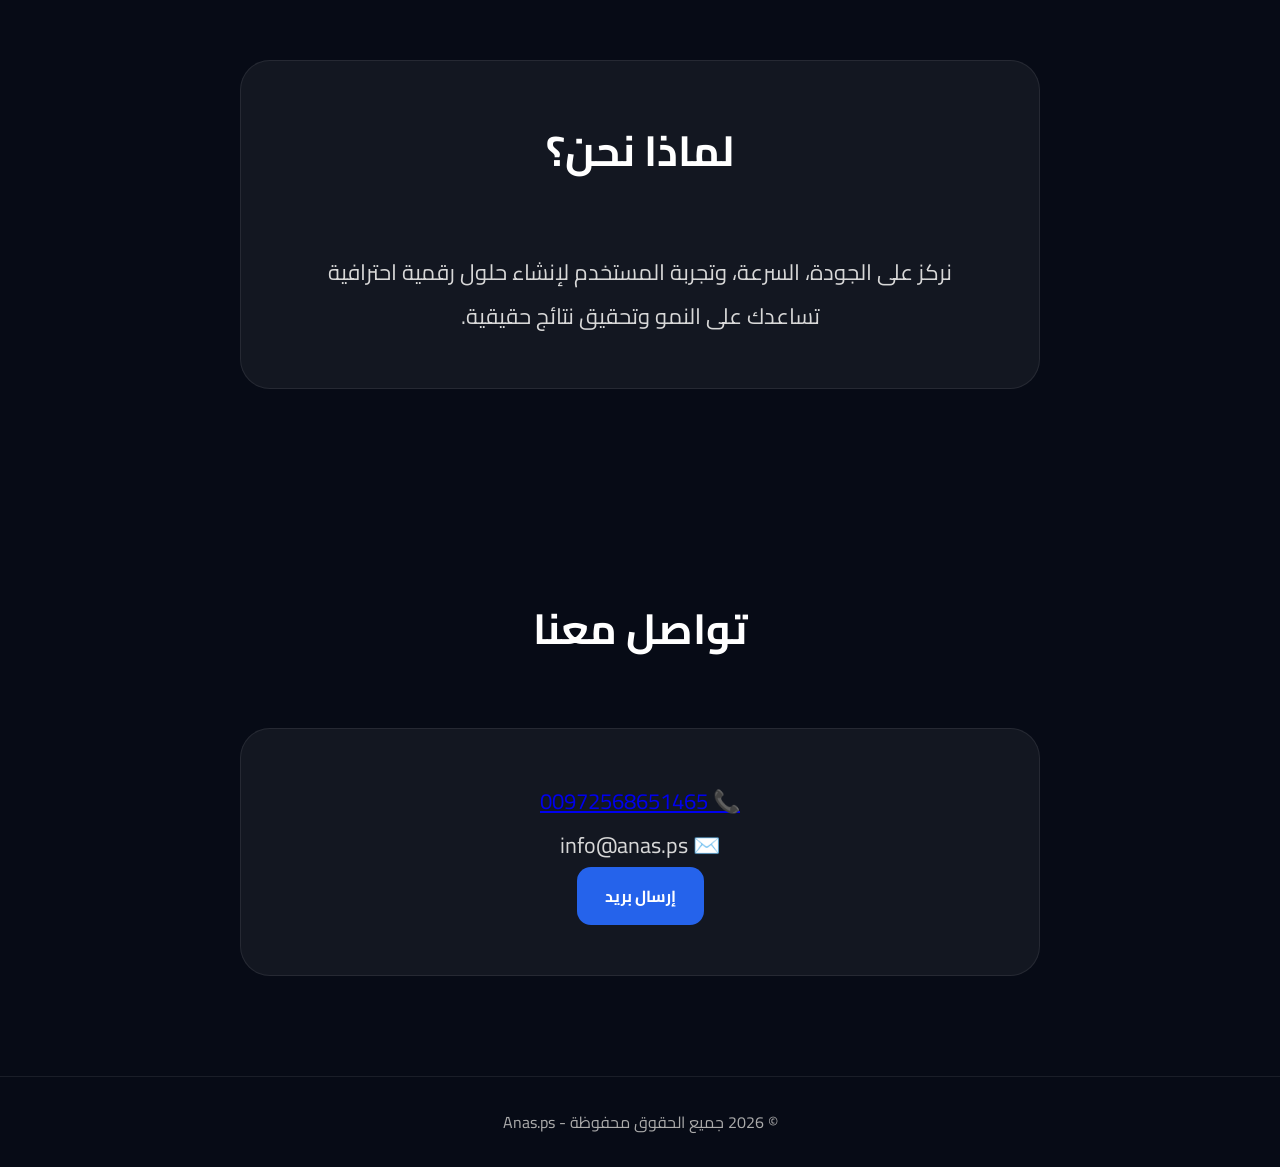
==== commit c31a288a: "Make phone number clickable in contact section" ====
--- a/index.html
+++ b/index.html
@@ -78,7 +78,7 @@
   <h2>تواصل معنا</h2>
 
   <div class="contact-box">
-    <p>📞 00972568651465</p>
+    <p><a href="tel:00972568651465">📞 00972568651465</a></p>
     <p>✉️ info@anas.ps</p>
     <a href="mailto:info@anas.ps" class="btn primary">إرسال بريد</a>
   </div>
